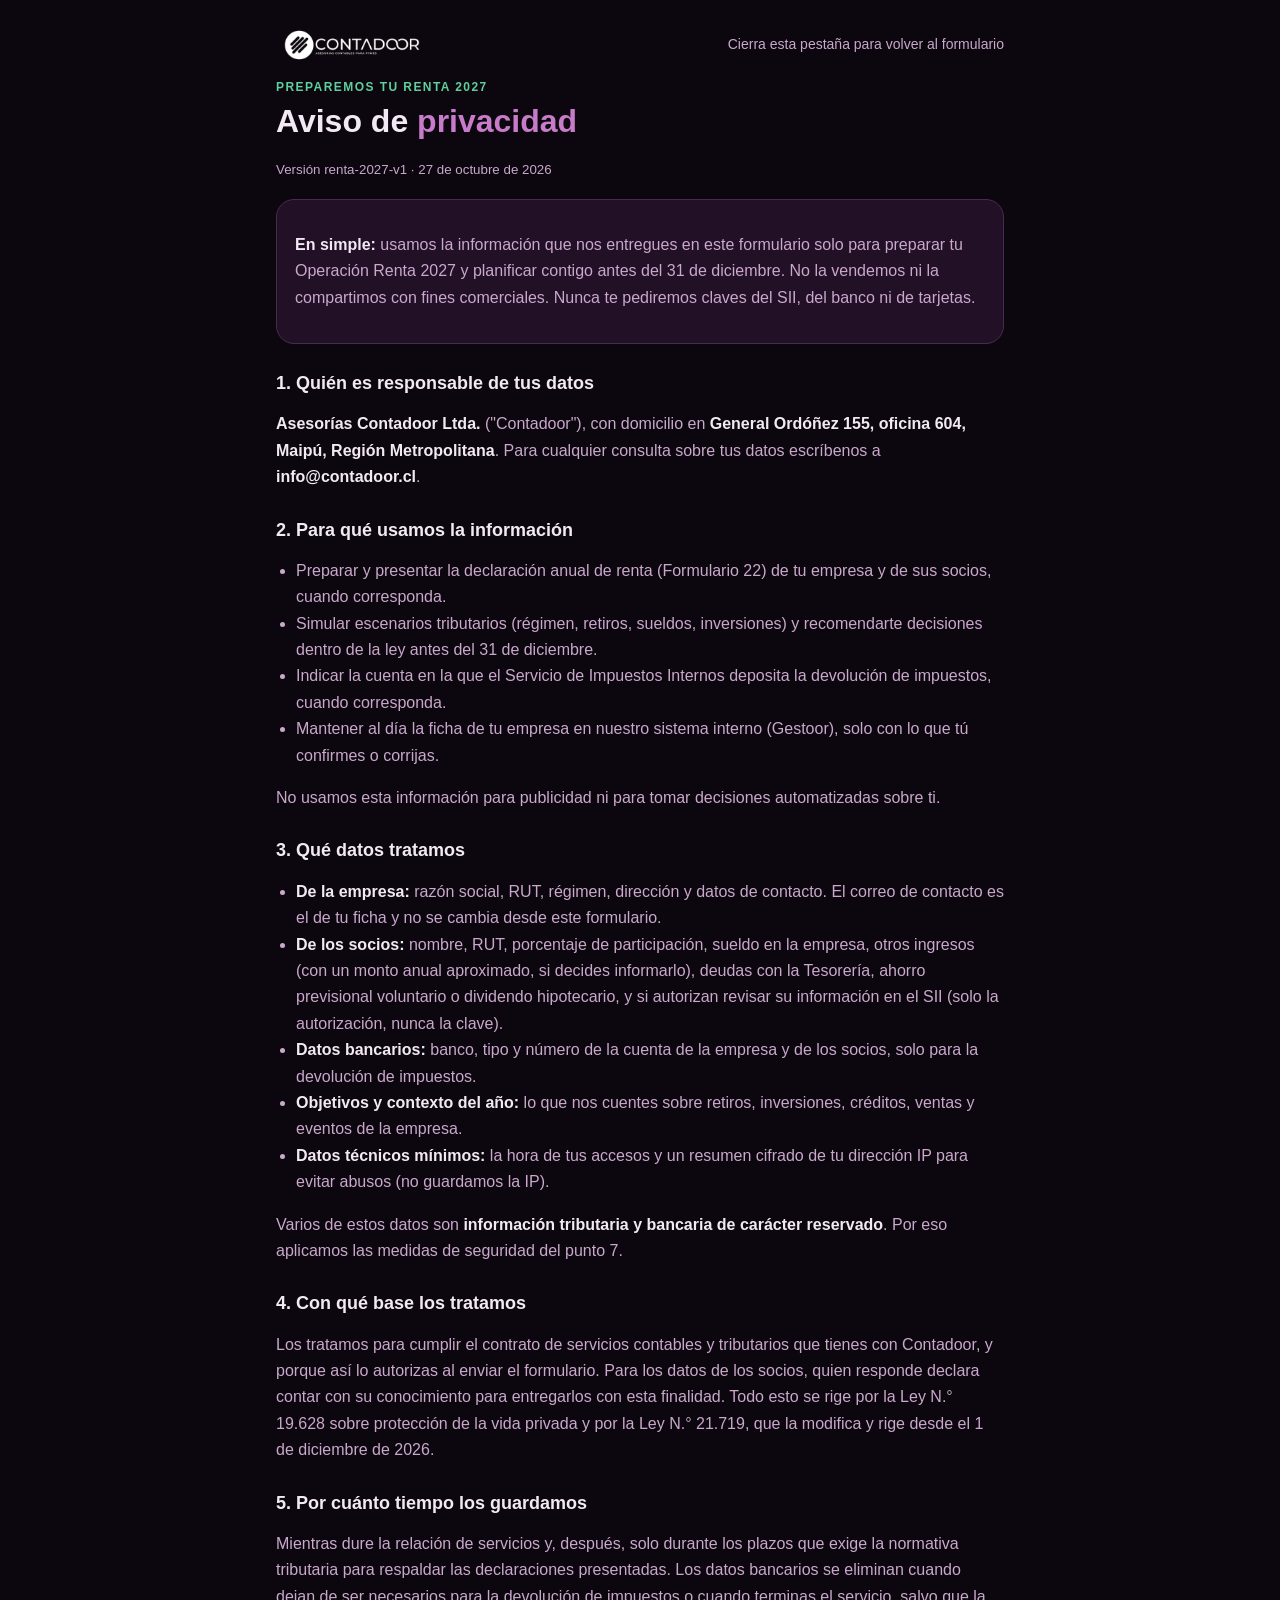
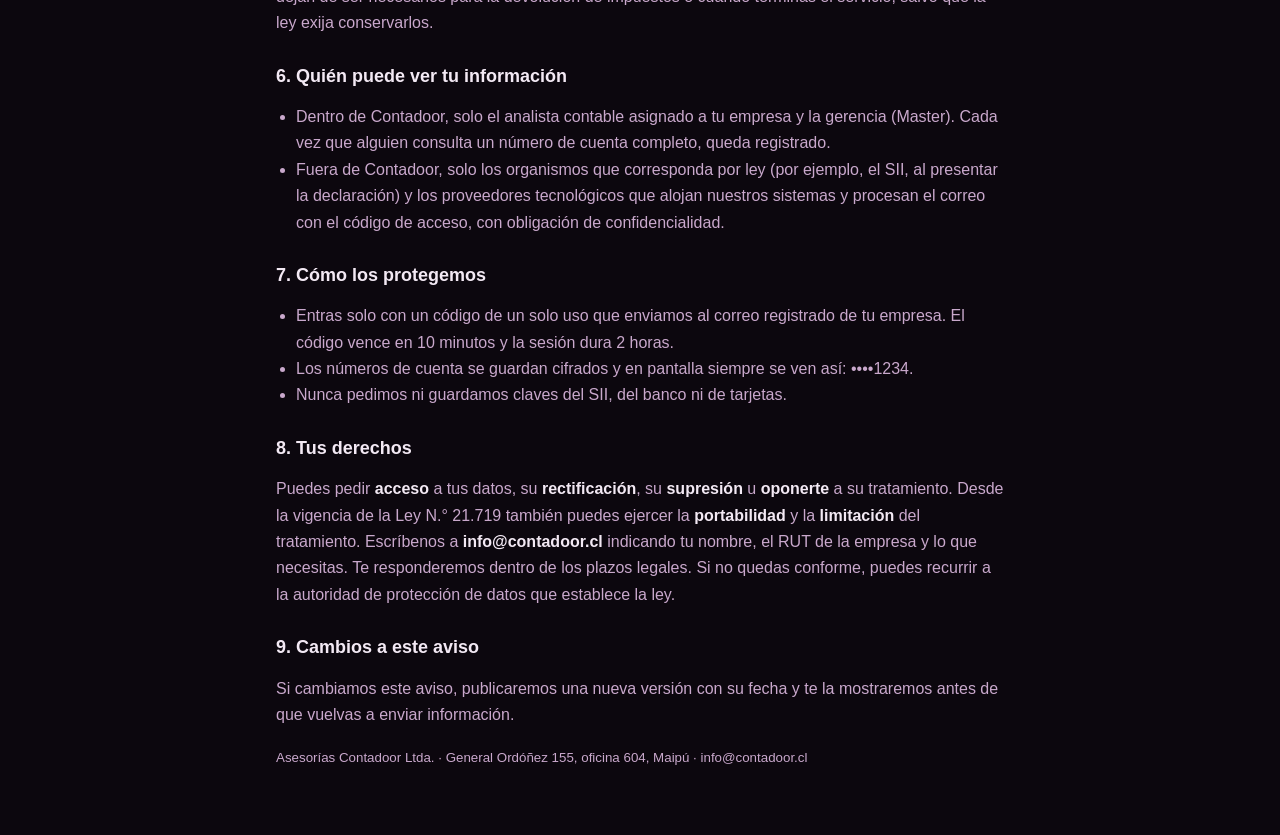
==== aviso-privacidad.html @ b3d9703a "Preparemos tu Renta 2027 · sitio público (formulario cerrado)" ====
<!doctype html>
<html lang="es-CL">
<head>
<meta charset="utf-8">
<meta http-equiv="Content-Security-Policy" content="default-src 'none'; style-src 'self' https://fonts.googleapis.com; font-src https://fonts.gstatic.com; img-src 'self'; script-src 'none'; object-src 'none'; base-uri 'none'; form-action 'none'; upgrade-insecure-requests">
<meta name="referrer" content="no-referrer">
<meta name="viewport" content="width=device-width, initial-scale=1">
<meta name="robots" content="noindex, nofollow">
<title>Aviso de privacidad · Preparemos tu Renta 2027 · Contadoor</title>
<link rel="icon" href="assets/img/favicon.png" type="image/png">
<link rel="preconnect" href="https://fonts.googleapis.com">
<link rel="preconnect" href="https://fonts.gstatic.com" crossorigin>
<link rel="stylesheet" href="https://fonts.googleapis.com/css2?family=Inter:wght@400;600;700&amp;family=Montserrat:wght@800;900&amp;display=swap">
<link rel="stylesheet" href="assets/css/aviso.css">
</head>
<body>
<main>
<div class="cab"><img src="assets/img/logo-contadoor.png" alt="Contadoor" width="152" height="34"><span class="volver">Cierra esta pestaña para volver al formulario</span></div>
<p class="eyebrow">Preparemos tu Renta 2027</p>
<h1>Aviso de <span>privacidad</span></h1>
<p><small>Versión renta-2027-v1 · 27 de octubre de 2026</small></p>

<div class="caja">
<p><b>En simple:</b> usamos la información que nos entregues en este formulario solo para preparar tu Operación Renta 2027 y planificar contigo antes del 31 de diciembre. No la vendemos ni la compartimos con fines comerciales. Nunca te pediremos claves del SII, del banco ni de tarjetas.</p>
</div>

<h2>1. Quién es responsable de tus datos</h2>
<p><b>Asesorías Contadoor Ltda.</b> ("Contadoor"), con domicilio en <b>General Ordóñez 155, oficina 604, Maipú, Región Metropolitana</b>. Para cualquier consulta sobre tus datos escríbenos a <b>info@contadoor.cl</b>.</p>

<h2>2. Para qué usamos la información</h2>
<ul>
<li>Preparar y presentar la declaración anual de renta (Formulario 22) de tu empresa y de sus socios, cuando corresponda.</li>
<li>Simular escenarios tributarios (régimen, retiros, sueldos, inversiones) y recomendarte decisiones dentro de la ley antes del 31 de diciembre.</li>
<li>Indicar la cuenta en la que el Servicio de Impuestos Internos deposita la devolución de impuestos, cuando corresponda.</li>
<li>Mantener al día la ficha de tu empresa en nuestro sistema interno (Gestoor), solo con lo que tú confirmes o corrijas.</li>
</ul>
<p>No usamos esta información para publicidad ni para tomar decisiones automatizadas sobre ti.</p>

<h2>3. Qué datos tratamos</h2>
<ul>
<li><b>De la empresa:</b> razón social, RUT, régimen, dirección y datos de contacto. El correo de contacto es el de tu ficha y no se cambia desde este formulario.</li>
<li><b>De los socios:</b> nombre, RUT, porcentaje de participación, sueldo en la empresa, otros ingresos (con un monto anual aproximado, si decides informarlo), deudas con la Tesorería, ahorro previsional voluntario o dividendo hipotecario, y si autorizan revisar su información en el SII (solo la autorización, nunca la clave).</li>
<li><b>Datos bancarios:</b> banco, tipo y número de la cuenta de la empresa y de los socios, solo para la devolución de impuestos.</li>
<li><b>Objetivos y contexto del año:</b> lo que nos cuentes sobre retiros, inversiones, créditos, ventas y eventos de la empresa.</li>
<li><b>Datos técnicos mínimos:</b> la hora de tus accesos y un resumen cifrado de tu dirección IP para evitar abusos (no guardamos la IP).</li>
</ul>
<p>Varios de estos datos son <b>información tributaria y bancaria de carácter reservado</b>. Por eso aplicamos las medidas de seguridad del punto 7.</p>

<h2>4. Con qué base los tratamos</h2>
<p>Los tratamos para cumplir el contrato de servicios contables y tributarios que tienes con Contadoor, y porque así lo autorizas al enviar el formulario. Para los datos de los socios, quien responde declara contar con su conocimiento para entregarlos con esta finalidad. Todo esto se rige por la Ley N.° 19.628 sobre protección de la vida privada y por la Ley N.° 21.719, que la modifica y rige desde el 1 de diciembre de 2026.</p>

<h2>5. Por cuánto tiempo los guardamos</h2>
<p>Mientras dure la relación de servicios y, después, solo durante los plazos que exige la normativa tributaria para respaldar las declaraciones presentadas. Los datos bancarios se eliminan cuando dejan de ser necesarios para la devolución de impuestos o cuando terminas el servicio, salvo que la ley exija conservarlos.</p>

<h2>6. Quién puede ver tu información</h2>
<ul>
<li>Dentro de Contadoor, solo el analista contable asignado a tu empresa y la gerencia (Master). Cada vez que alguien consulta un número de cuenta completo, queda registrado.</li>
<li>Fuera de Contadoor, solo los organismos que corresponda por ley (por ejemplo, el SII, al presentar la declaración) y los proveedores tecnológicos que alojan nuestros sistemas y procesan el correo con el código de acceso, con obligación de confidencialidad.</li>
</ul>

<h2>7. Cómo los protegemos</h2>
<ul>
<li>Entras solo con un código de un solo uso que enviamos al correo registrado de tu empresa. El código vence en 10 minutos y la sesión dura 2 horas.</li>
<li>Los números de cuenta se guardan cifrados y en pantalla siempre se ven así: ••••1234.</li>
<li>Nunca pedimos ni guardamos claves del SII, del banco ni de tarjetas.</li>
</ul>

<h2>8. Tus derechos</h2>
<p>Puedes pedir <b>acceso</b> a tus datos, su <b>rectificación</b>, su <b>supresión</b> u <b>oponerte</b> a su tratamiento. Desde la vigencia de la Ley N.° 21.719 también puedes ejercer la <b>portabilidad</b> y la <b>limitación</b> del tratamiento. Escríbenos a <b>info@contadoor.cl</b> indicando tu nombre, el RUT de la empresa y lo que necesitas. Te responderemos dentro de los plazos legales. Si no quedas conforme, puedes recurrir a la autoridad de protección de datos que establece la ley.</p>

<h2>9. Cambios a este aviso</h2>
<p>Si cambiamos este aviso, publicaremos una nueva versión con su fecha y te la mostraremos antes de que vuelvas a enviar información.</p>

<p><small>Asesorías Contadoor Ltda. · General Ordóñez 155, oficina 604, Maipú · info@contadoor.cl</small></p>
</main>
</body>
</html>
---- assets/css/aviso.css ----
/* Aviso de privacidad · Preparemos tu Renta 2027 (estilos fuera del HTML para la CSP) */
:root{--fondo:#17091A;--panel:#221027;--borde:#4A2B50;--t1:#F3E9F4;--t2:#C9A8CC;--lila:#C77BC9;--verde:#5FCF9C}
*{box-sizing:border-box}
body{margin:0;background:#0C070E;color:var(--t1);font:400 16px/1.65 Inter,Arial,sans-serif}
main{max-width:760px;margin:0 auto;padding:28px 16px 48px}
h1{font:900 clamp(24px,5vw,32px)/1.2 Montserrat,Arial,sans-serif;margin:8px 0 6px}
h1 span{color:var(--lila)}
h2{font:800 18px/1.3 Montserrat,Arial,sans-serif;margin:28px 0 8px;color:var(--t1)}
p,li{color:var(--t2)}
b{color:var(--t1)}
.eyebrow{font:700 12px Inter,Arial,sans-serif;letter-spacing:.12em;text-transform:uppercase;color:var(--verde);margin:0}
.caja{background:var(--panel);border:1px solid var(--borde);border-radius:18px;padding:16px 18px;margin:16px 0}
ul{padding-left:20px}
small{color:var(--t2)}
a{color:var(--lila)}
.cab{display:flex;align-items:center;justify-content:space-between;gap:12px;margin-bottom:18px}
.cab img{height:34px;width:auto}
.volver{font-size:14px;color:var(--t2)}
:focus-visible{outline:3px solid var(--lila);outline-offset:3px}
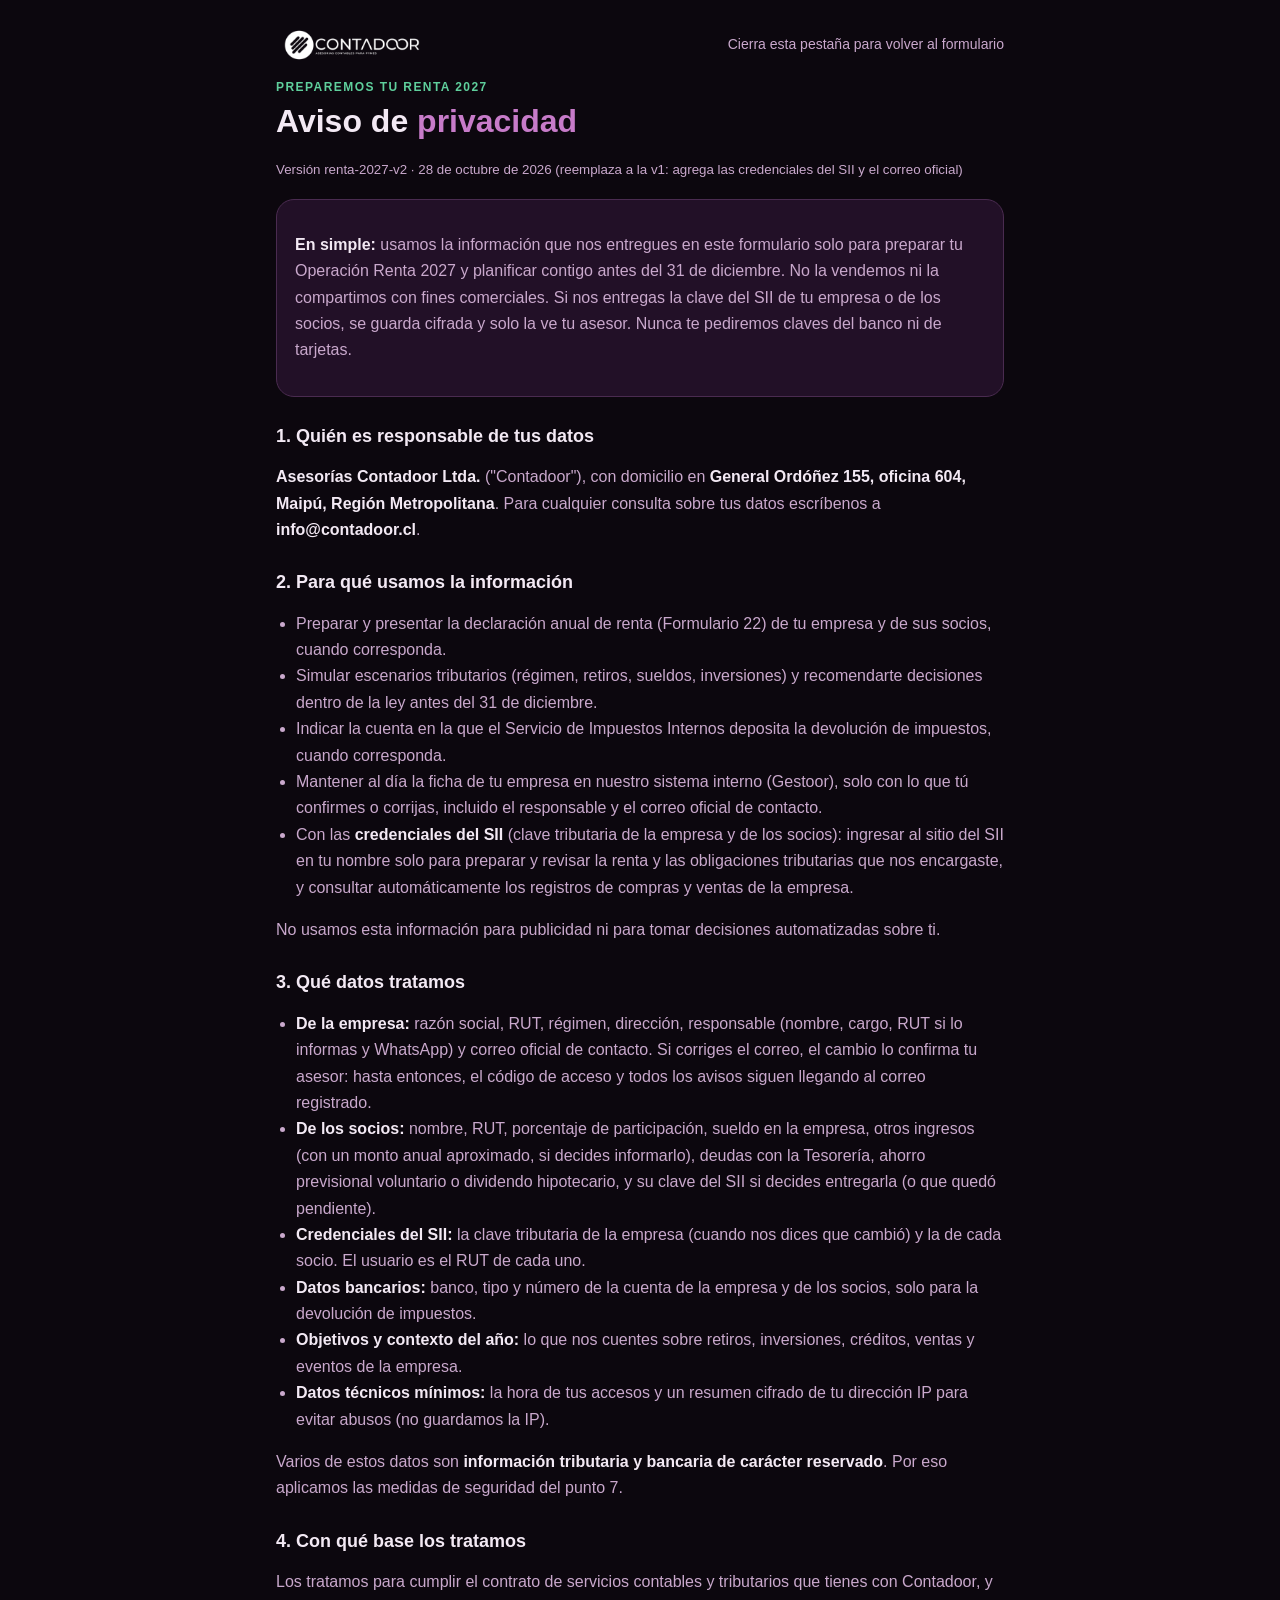
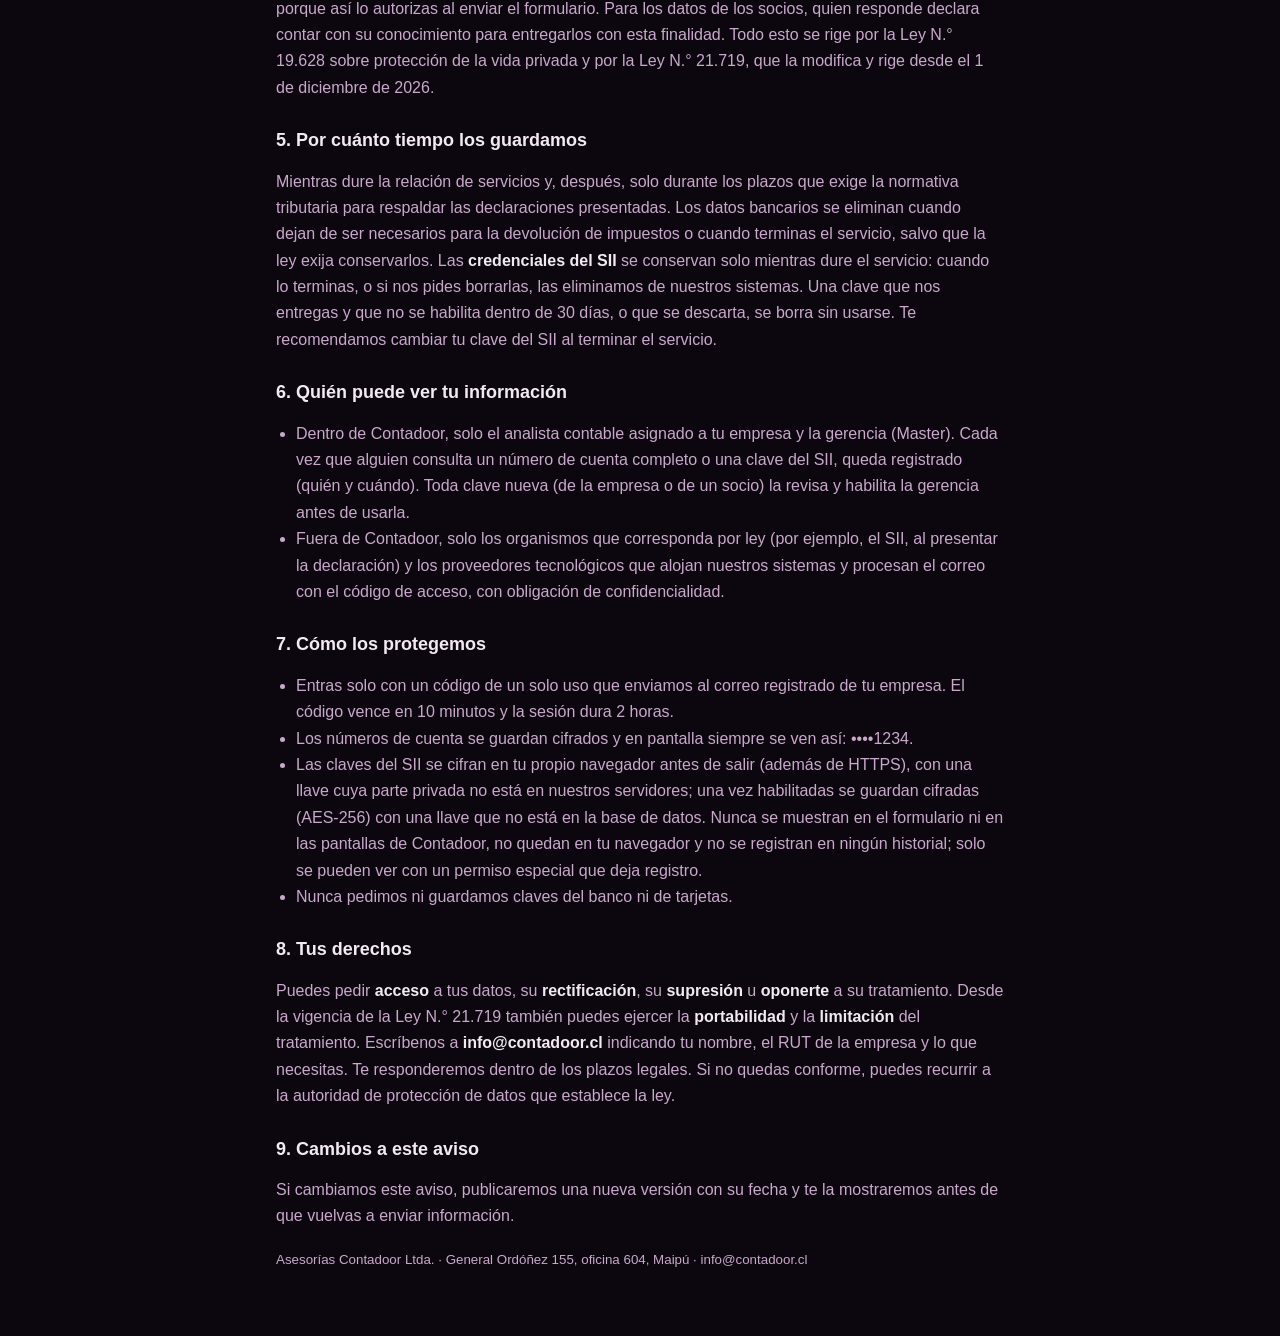
==== commit ab51ddbf: "Sitio v3 (F2.2): claves SII en sobre sellado con la llave de recepción b72597095b0879b0; video v2; f" ====
--- a/aviso-privacidad.html
+++ b/aviso-privacidad.html
@@ -18,10 +18,10 @@
 <div class="cab"><img src="assets/img/logo-contadoor.png" alt="Contadoor" width="152" height="34"><span class="volver">Cierra esta pestaña para volver al formulario</span></div>
 <p class="eyebrow">Preparemos tu Renta 2027</p>
 <h1>Aviso de <span>privacidad</span></h1>
-<p><small>Versión renta-2027-v1 · 27 de octubre de 2026</small></p>
+<p><small>Versión renta-2027-v2 · 28 de octubre de 2026 (reemplaza a la v1: agrega las credenciales del SII y el correo oficial)</small></p>
 
 <div class="caja">
-<p><b>En simple:</b> usamos la información que nos entregues en este formulario solo para preparar tu Operación Renta 2027 y planificar contigo antes del 31 de diciembre. No la vendemos ni la compartimos con fines comerciales. Nunca te pediremos claves del SII, del banco ni de tarjetas.</p>
+<p><b>En simple:</b> usamos la información que nos entregues en este formulario solo para preparar tu Operación Renta 2027 y planificar contigo antes del 31 de diciembre. No la vendemos ni la compartimos con fines comerciales. Si nos entregas la clave del SII de tu empresa o de los socios, se guarda cifrada y solo la ve tu asesor. Nunca te pediremos claves del banco ni de tarjetas.</p>
 </div>
 
 <h2>1. Quién es responsable de tus datos</h2>
@@ -32,14 +32,16 @@
 <li>Preparar y presentar la declaración anual de renta (Formulario 22) de tu empresa y de sus socios, cuando corresponda.</li>
 <li>Simular escenarios tributarios (régimen, retiros, sueldos, inversiones) y recomendarte decisiones dentro de la ley antes del 31 de diciembre.</li>
 <li>Indicar la cuenta en la que el Servicio de Impuestos Internos deposita la devolución de impuestos, cuando corresponda.</li>
-<li>Mantener al día la ficha de tu empresa en nuestro sistema interno (Gestoor), solo con lo que tú confirmes o corrijas.</li>
+<li>Mantener al día la ficha de tu empresa en nuestro sistema interno (Gestoor), solo con lo que tú confirmes o corrijas, incluido el responsable y el correo oficial de contacto.</li>
+<li>Con las <b>credenciales del SII</b> (clave tributaria de la empresa y de los socios): ingresar al sitio del SII en tu nombre solo para preparar y revisar la renta y las obligaciones tributarias que nos encargaste, y consultar automáticamente los registros de compras y ventas de la empresa.</li>
 </ul>
 <p>No usamos esta información para publicidad ni para tomar decisiones automatizadas sobre ti.</p>
 
 <h2>3. Qué datos tratamos</h2>
 <ul>
-<li><b>De la empresa:</b> razón social, RUT, régimen, dirección y datos de contacto. El correo de contacto es el de tu ficha y no se cambia desde este formulario.</li>
-<li><b>De los socios:</b> nombre, RUT, porcentaje de participación, sueldo en la empresa, otros ingresos (con un monto anual aproximado, si decides informarlo), deudas con la Tesorería, ahorro previsional voluntario o dividendo hipotecario, y si autorizan revisar su información en el SII (solo la autorización, nunca la clave).</li>
+<li><b>De la empresa:</b> razón social, RUT, régimen, dirección, responsable (nombre, cargo, RUT si lo informas y WhatsApp) y correo oficial de contacto. Si corriges el correo, el cambio lo confirma tu asesor: hasta entonces, el código de acceso y todos los avisos siguen llegando al correo registrado.</li>
+<li><b>De los socios:</b> nombre, RUT, porcentaje de participación, sueldo en la empresa, otros ingresos (con un monto anual aproximado, si decides informarlo), deudas con la Tesorería, ahorro previsional voluntario o dividendo hipotecario, y su clave del SII si decides entregarla (o que quedó pendiente).</li>
+<li><b>Credenciales del SII:</b> la clave tributaria de la empresa (cuando nos dices que cambió) y la de cada socio. El usuario es el RUT de cada uno.</li>
 <li><b>Datos bancarios:</b> banco, tipo y número de la cuenta de la empresa y de los socios, solo para la devolución de impuestos.</li>
 <li><b>Objetivos y contexto del año:</b> lo que nos cuentes sobre retiros, inversiones, créditos, ventas y eventos de la empresa.</li>
 <li><b>Datos técnicos mínimos:</b> la hora de tus accesos y un resumen cifrado de tu dirección IP para evitar abusos (no guardamos la IP).</li>
@@ -50,11 +52,11 @@
 <p>Los tratamos para cumplir el contrato de servicios contables y tributarios que tienes con Contadoor, y porque así lo autorizas al enviar el formulario. Para los datos de los socios, quien responde declara contar con su conocimiento para entregarlos con esta finalidad. Todo esto se rige por la Ley N.° 19.628 sobre protección de la vida privada y por la Ley N.° 21.719, que la modifica y rige desde el 1 de diciembre de 2026.</p>
 
 <h2>5. Por cuánto tiempo los guardamos</h2>
-<p>Mientras dure la relación de servicios y, después, solo durante los plazos que exige la normativa tributaria para respaldar las declaraciones presentadas. Los datos bancarios se eliminan cuando dejan de ser necesarios para la devolución de impuestos o cuando terminas el servicio, salvo que la ley exija conservarlos.</p>
+<p>Mientras dure la relación de servicios y, después, solo durante los plazos que exige la normativa tributaria para respaldar las declaraciones presentadas. Los datos bancarios se eliminan cuando dejan de ser necesarios para la devolución de impuestos o cuando terminas el servicio, salvo que la ley exija conservarlos. Las <b>credenciales del SII</b> se conservan solo mientras dure el servicio: cuando lo terminas, o si nos pides borrarlas, las eliminamos de nuestros sistemas. Una clave que nos entregas y que no se habilita dentro de 30 días, o que se descarta, se borra sin usarse. Te recomendamos cambiar tu clave del SII al terminar el servicio.</p>
 
 <h2>6. Quién puede ver tu información</h2>
 <ul>
-<li>Dentro de Contadoor, solo el analista contable asignado a tu empresa y la gerencia (Master). Cada vez que alguien consulta un número de cuenta completo, queda registrado.</li>
+<li>Dentro de Contadoor, solo el analista contable asignado a tu empresa y la gerencia (Master). Cada vez que alguien consulta un número de cuenta completo o una clave del SII, queda registrado (quién y cuándo). Toda clave nueva (de la empresa o de un socio) la revisa y habilita la gerencia antes de usarla.</li>
 <li>Fuera de Contadoor, solo los organismos que corresponda por ley (por ejemplo, el SII, al presentar la declaración) y los proveedores tecnológicos que alojan nuestros sistemas y procesan el correo con el código de acceso, con obligación de confidencialidad.</li>
 </ul>
 
@@ -62,7 +64,8 @@
 <ul>
 <li>Entras solo con un código de un solo uso que enviamos al correo registrado de tu empresa. El código vence en 10 minutos y la sesión dura 2 horas.</li>
 <li>Los números de cuenta se guardan cifrados y en pantalla siempre se ven así: ••••1234.</li>
-<li>Nunca pedimos ni guardamos claves del SII, del banco ni de tarjetas.</li>
+<li>Las claves del SII se cifran en tu propio navegador antes de salir (además de HTTPS), con una llave cuya parte privada no está en nuestros servidores; una vez habilitadas se guardan cifradas (AES-256) con una llave que no está en la base de datos. Nunca se muestran en el formulario ni en las pantallas de Contadoor, no quedan en tu navegador y no se registran en ningún historial; solo se pueden ver con un permiso especial que deja registro.</li>
+<li>Nunca pedimos ni guardamos claves del banco ni de tarjetas.</li>
 </ul>
 
 <h2>8. Tus derechos</h2>
